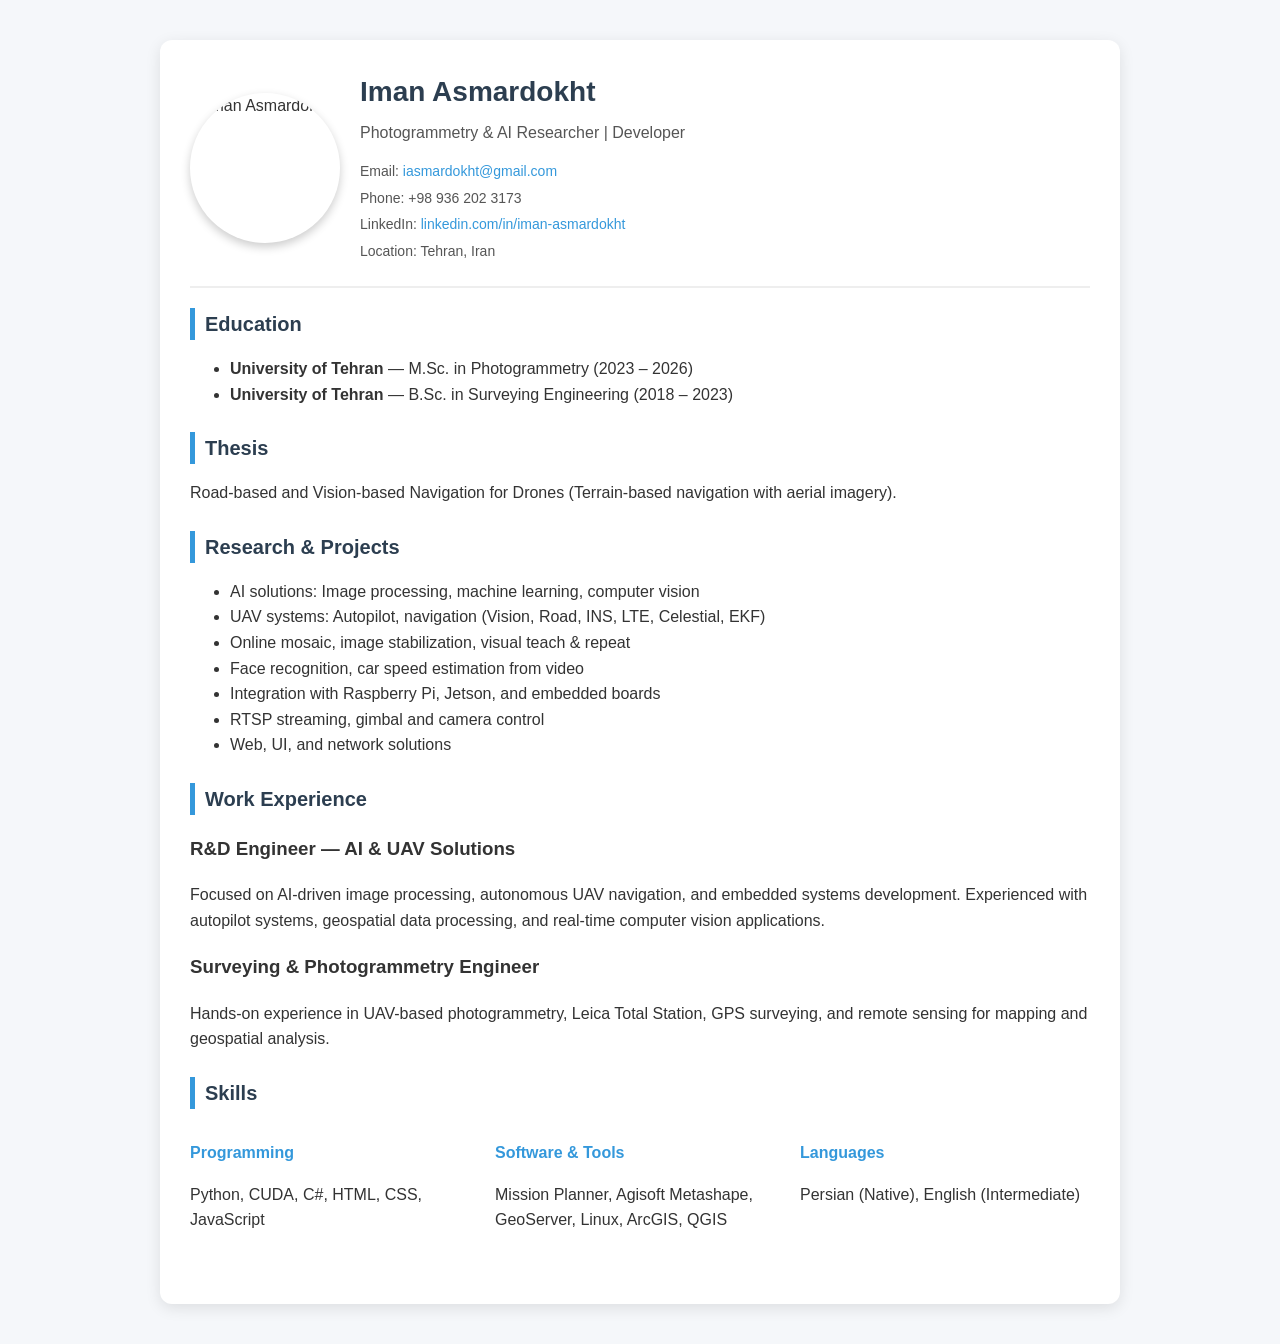
==== index2.html @ 3803764e "New HTML" ====
<!DOCTYPE html>
<html lang="en">
<head>
    <meta charset="UTF-8">
    <meta name="viewport" content="width=device-width, initial-scale=1.0">
    <title>Iman Asmardokht - Resume</title>
    <link rel="stylesheet" href="style.css">
</head>
<body>
    <div class="resume-container">
        <header class="header">
            <img src="photo.jpg" alt="Iman Asmardokht" class="profile-photo">
            <div class="header-text">
                <h1>Iman Asmardokht</h1>
                <p>Photogrammetry & AI Researcher | Developer</p>
                <div class="contact">
                    <p>Email: <a href="mailto:iasmardokht@gmail.com">iasmardokht@gmail.com</a></p>
                    <p>Phone: +98 936 202 3173</p>
                    <p>LinkedIn: <a href="#">linkedin.com/in/iman-asmardokht</a></p>
                    <p>Location: Tehran, Iran</p>
                </div>
            </div>
        </header>

        <section>
            <h2>Education</h2>
            <ul>
                <li><strong>University of Tehran</strong> — M.Sc. in Photogrammetry (2023 – 2026)</li>
                <li><strong>University of Tehran</strong> — B.Sc. in Surveying Engineering (2018 – 2023)</li>
            </ul>
        </section>

        <section>
            <h2>Thesis</h2>
            <p>Road-based and Vision-based Navigation for Drones (Terrain-based navigation with aerial imagery).</p>
        </section>

        <section>
            <h2>Research & Projects</h2>
            <ul>
                <li>AI solutions: Image processing, machine learning, computer vision</li>
                <li>UAV systems: Autopilot, navigation (Vision, Road, INS, LTE, Celestial, EKF)</li>
                <li>Online mosaic, image stabilization, visual teach & repeat</li>
                <li>Face recognition, car speed estimation from video</li>
                <li>Integration with Raspberry Pi, Jetson, and embedded boards</li>
                <li>RTSP streaming, gimbal and camera control</li>
                <li>Web, UI, and network solutions</li>
            </ul>
        </section>

        <section>
            <h2>Work Experience</h2>
            <h3>R&D Engineer — AI & UAV Solutions</h3>
            <p>Focused on AI-driven image processing, autonomous UAV navigation, and embedded systems development. Experienced with autopilot systems, geospatial data processing, and real-time computer vision applications.</p>

            <h3>Surveying & Photogrammetry Engineer</h3>
            <p>Hands-on experience in UAV-based photogrammetry, Leica Total Station, GPS surveying, and remote sensing for mapping and geospatial analysis.</p>
        </section>

        <section>
            <h2>Skills</h2>
            <div class="skills">
                <div>
                    <h4>Programming</h4>
                    <p>Python, CUDA, C#, HTML, CSS, JavaScript</p>
                </div>
                <div>
                    <h4>Software & Tools</h4>
                    <p>Mission Planner, Agisoft Metashape, GeoServer, Linux, ArcGIS, QGIS</p>
                </div>
                <div>
                    <h4>Languages</h4>
                    <p>Persian (Native), English (Intermediate)</p>
                </div>
            </div>
        </section>
    </div>
</body>
</html>
---- style.css ----
body {
    font-family: 'Segoe UI', Tahoma, Geneva, Verdana, sans-serif;
    background: #f5f7fa;
    color: #333;
    margin: 0;
    padding: 0;
    line-height: 1.6;
}

.resume-container {
    max-width: 900px;
    margin: 40px auto;
    background: #fff;
    padding: 30px;
    border-radius: 12px;
    box-shadow: 0px 4px 15px rgba(0,0,0,0.1);
}

.header {
    display: flex;
    align-items: center;
    border-bottom: 2px solid #eee;
    padding-bottom: 20px;
    margin-bottom: 20px;
}

.profile-photo {
    width: 150px;
    height: 150px;
    border-radius: 50%;
    object-fit: cover;
    margin-right: 20px;
    box-shadow: 0px 4px 10px rgba(0,0,0,0.2);
}

.header-text h1 {
    margin: 0;
    font-size: 28px;
    color: #2c3e50;
}

.header-text p {
    margin: 5px 0 15px;
    font-size: 16px;
    color: #555;
}

.contact p {
    margin: 4px 0;
    font-size: 14px;
}

.contact a {
    color: #3498db;
    text-decoration: none;
}

section {
    margin-bottom: 25px;
}

section h2 {
    border-left: 5px solid #3498db;
    padding-left: 10px;
    margin-bottom: 10px;
    font-size: 20px;
    color: #2c3e50;
}

.skills {
    display: grid;
    grid-template-columns: repeat(auto-fit, minmax(220px, 1fr));
    gap: 15px;
}

.skills h4 {
    margin-bottom: 5px;
    color: #3498db;
}
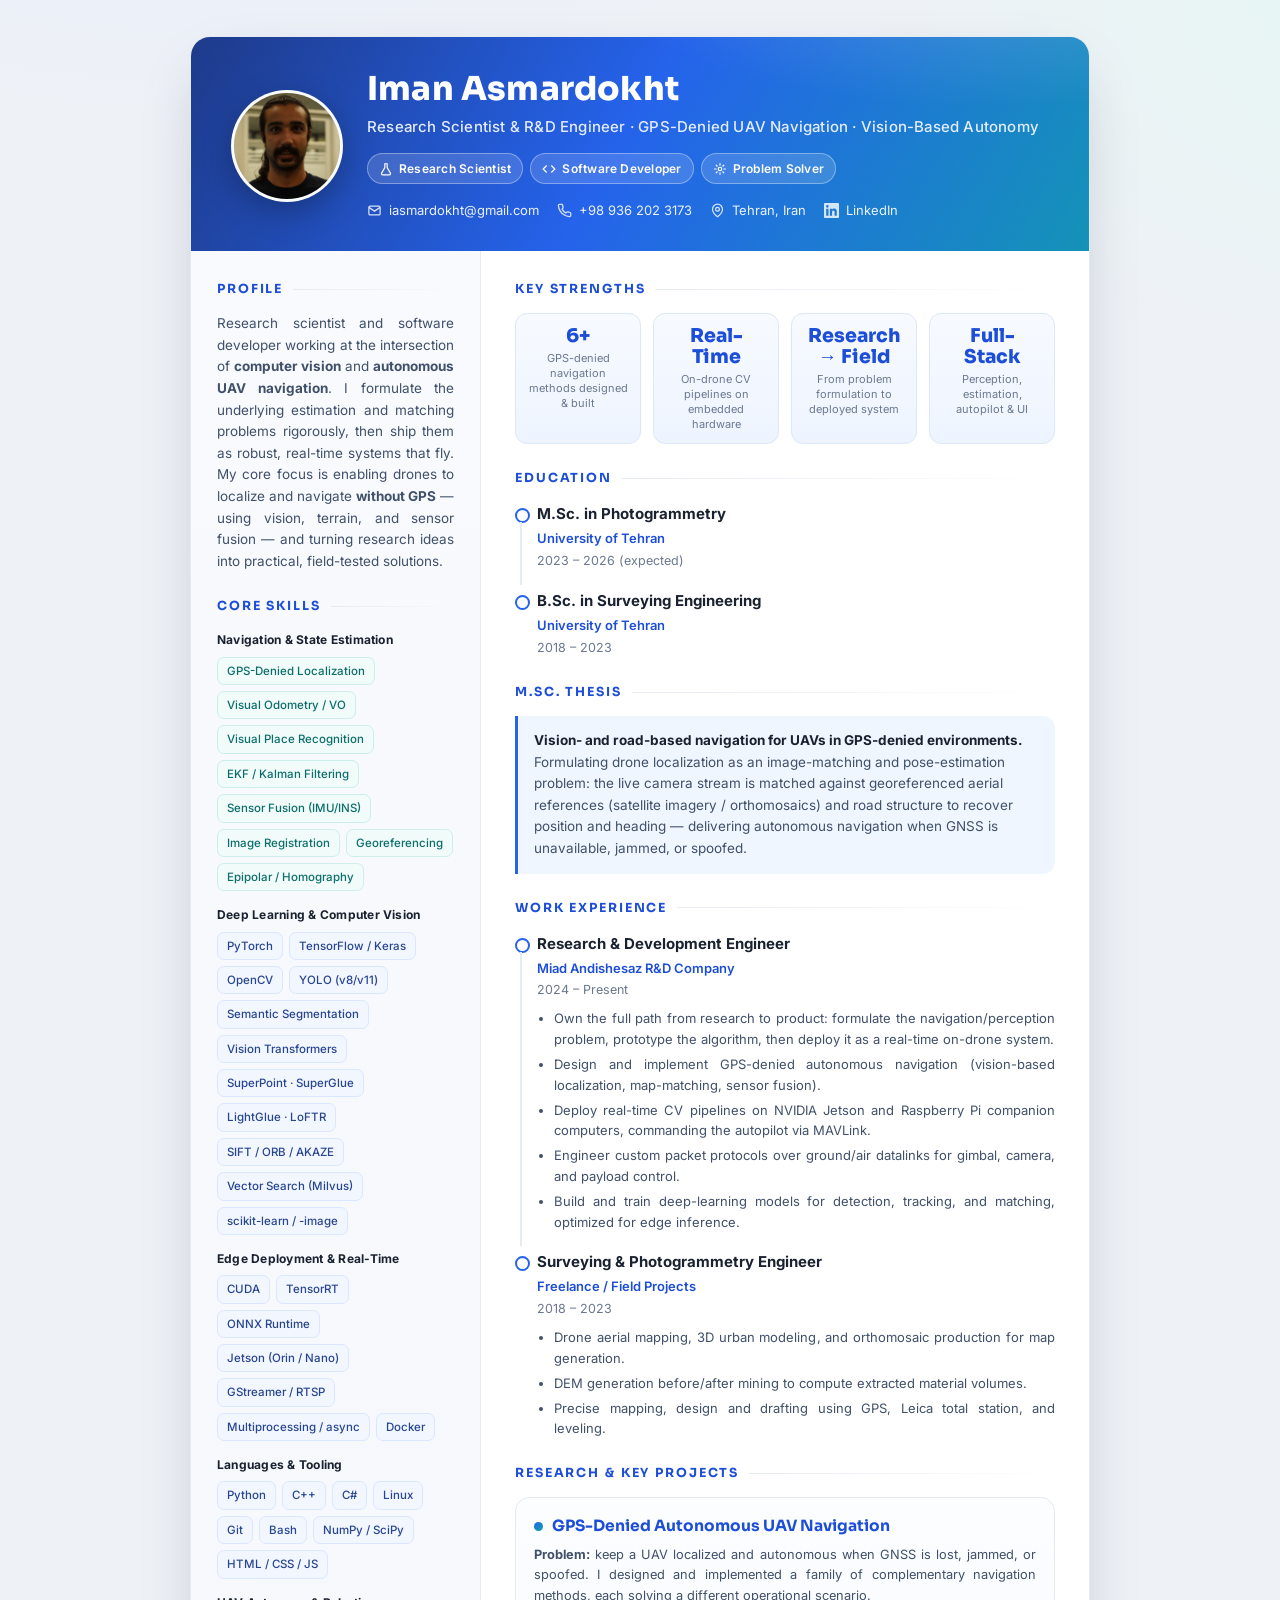
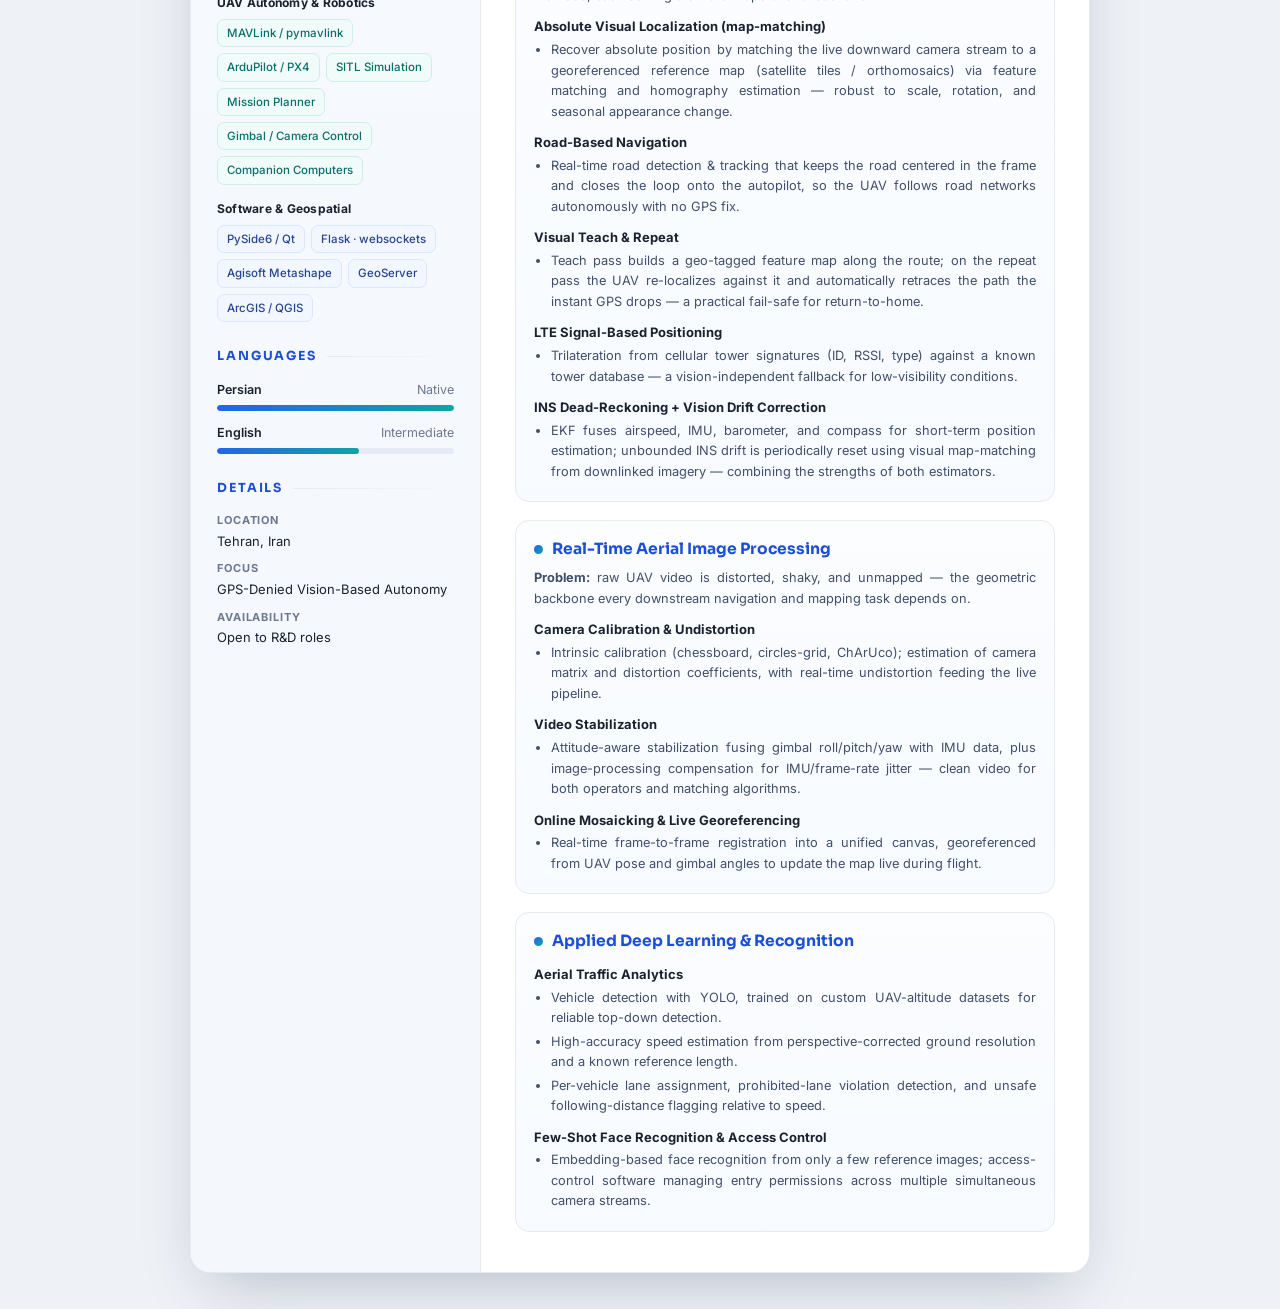
==== commit 4940f66e: "Add files via upload" ====
--- a/index2.html
+++ b/index2.html
@@ -1,79 +1,466 @@
-<!DOCTYPE html>
+<!doctype html>
 <html lang="en">
 <head>
-    <meta charset="UTF-8">
-    <meta name="viewport" content="width=device-width, initial-scale=1.0">
-    <title>Iman Asmardokht - Resume</title>
-    <link rel="stylesheet" href="style.css">
+<meta charset="utf-8">
+<title>Iman Asmardokht — R&D Engineer · Computer Vision · UAV Navigation</title>
+<meta name="description" content="Iman Asmardokht — M.Sc. Photogrammetry. R&D engineer specializing in computer vision, autonomous UAV navigation, and real-time aerial image processing.">
+<meta name="viewport" content="width=device-width,initial-scale=1">
+<link rel="preconnect" href="https://fonts.googleapis.com">
+<link rel="preconnect" href="https://fonts.gstatic.com" crossorigin>
+<link href="https://fonts.googleapis.com/css2?family=Inter:wght@400;500;600;700;800&family=Sora:wght@600;700;800&display=swap" rel="stylesheet">
+<style>
+:root{
+  --bg:#eef1f6;
+  --paper:#ffffff;
+  --ink:#1a2230;
+  --ink-soft:#41506a;
+  --muted:#6b7890;
+  --line:#e6eaf1;
+  --line-soft:#eef1f6;
+  --brand:#2563eb;
+  --brand-2:#0ea5a4;
+  --brand-ink:#1d4ed8;
+  --chip:#f2f6ff;
+  --chip-ink:#274690;
+  --accent-soft:#eff6ff;
+  --shadow:0 24px 60px -20px rgba(20,35,70,.28);
+}
+*{box-sizing:border-box}
+html,body{margin:0}
+body{
+  background:radial-gradient(1200px 700px at 15% -10%, #e7edfb, transparent 60%),
+             radial-gradient(1000px 700px at 110% 0%, #e6f6f4, transparent 55%),
+             var(--bg);
+  color:var(--ink);
+  font-family:"Inter",ui-sans-serif,system-ui,-apple-system,"Segoe UI",Roboto,Arial,sans-serif;
+  font-size:15px;line-height:1.6;
+  -webkit-font-smoothing:antialiased;
+  padding:36px 18px;
+}
+h1,h2,h3,.name{font-family:"Sora","Inter",sans-serif}
+
+/* ---------- Sheet (A4-like) ---------- */
+.sheet{
+  max-width:900px;margin:0 auto;
+  background:var(--paper);
+  border-radius:20px;
+  box-shadow:var(--shadow);
+  overflow:hidden;
+  border:1px solid var(--line);
+}
+
+/* ---------- Header ---------- */
+.header{
+  position:relative;
+  padding:34px 40px 30px;
+  color:#fff;
+  background:
+    radial-gradient(700px 260px at 90% -40%, rgba(255,255,255,.20), transparent 60%),
+    linear-gradient(120deg,#1e3a8a 0%,#2563eb 48%,#0ea5a4 120%);
+  display:grid;
+  grid-template-columns:112px 1fr;
+  gap:24px;
+  align-items:center;
+}
+.avatar{
+  width:112px;height:112px;border-radius:50%;
+  object-fit:cover;
+  border:3px solid rgba(255,255,255,.85);
+  box-shadow:0 10px 30px rgba(0,0,0,.25);
+  background:#dfe7f5;
+}
+.name{font-size:33px;font-weight:800;letter-spacing:.2px;line-height:1.1;margin:0}
+.role{margin-top:8px;font-size:15px;font-weight:500;color:#e4ecff;letter-spacing:.2px}
+.contact{
+  margin-top:16px;display:flex;flex-wrap:wrap;gap:8px 18px;font-size:13px
+}
+.contact a,.contact span{color:#eaf1ff;text-decoration:none;display:inline-flex;align-items:center;gap:7px}
+.contact a:hover{color:#fff;text-decoration:underline}
+.ic{width:15px;height:15px;flex:none;opacity:.9}
+
+/* ---------- Body layout ---------- */
+.body{
+  display:grid;
+  grid-template-columns:290px 1fr;
+}
+.side{
+  padding:28px 26px;
+  background:linear-gradient(180deg,#f8fafd, #f4f7fc);
+  border-right:1px solid var(--line);
+}
+.main{padding:28px 34px}
+
+/* ---------- Section titles ---------- */
+.sec{margin:0 0 12px}
+.sec:not(:first-child){margin-top:24px}
+.sec-title{
+  display:flex;align-items:center;gap:10px;
+  font-size:12.5px;font-weight:700;text-transform:uppercase;letter-spacing:.15em;
+  color:var(--brand-ink);margin:0 0 14px;
+}
+.sec-title::after{content:"";flex:1;height:1px;background:linear-gradient(90deg,var(--line),transparent)}
+.main .sec-title{color:var(--brand-ink)}
+
+/* ---------- Profile ---------- */
+.profile{color:var(--ink-soft);font-size:13.5px;text-align:justify}
+.dual{display:flex;gap:7px;margin-top:14px;flex-wrap:wrap}
+.dual span{
+  display:inline-flex;align-items:center;gap:6px;
+  background:rgba(255,255,255,.14);border:1px solid rgba(255,255,255,.35);
+  color:#fff;padding:5px 11px;border-radius:99px;font-size:12px;font-weight:600;letter-spacing:.02em;
+}
+.dual span svg{width:14px;height:14px}
+
+/* ---------- Highlights ---------- */
+.highlights{display:grid;grid-template-columns:repeat(4,1fr);gap:12px;margin-top:6px}
+.hl{background:linear-gradient(180deg,#f7faff,#eef4ff);border:1px solid #dce7fb;border-radius:12px;padding:12px 12px;text-align:center}
+.hl b{display:block;font-family:"Sora",sans-serif;font-size:19px;font-weight:800;color:var(--brand-ink);line-height:1.1}
+.hl span{display:block;font-size:11px;color:var(--muted);margin-top:4px;line-height:1.35}
+@media (max-width:760px){.highlights{grid-template-columns:repeat(2,1fr)}}
+
+/* ---------- Skills ---------- */
+.skill-group{margin-bottom:14px}
+.skill-group:last-child{margin-bottom:0}
+.skill-label{font-size:12px;font-weight:700;color:var(--ink);margin-bottom:7px;letter-spacing:.02em}
+.chips{display:flex;flex-wrap:wrap;gap:6px}
+.chip{
+  background:var(--chip);color:var(--chip-ink);
+  border:1px solid #dbe6ff;
+  padding:4px 9px;border-radius:7px;font-size:11.5px;font-weight:500;
+}
+.chip.alt{background:#f1fbf9;color:#0b6e6b;border-color:#cdeeeb}
+
+/* ---------- Bars (languages) ---------- */
+.lang{margin-bottom:12px}
+.lang:last-child{margin-bottom:0}
+.lang-top{display:flex;justify-content:space-between;font-size:12.5px;margin-bottom:5px}
+.lang-top b{font-weight:600}
+.lang-top span{color:var(--muted)}
+.bar{height:6px;border-radius:99px;background:#e5ebf5;overflow:hidden}
+.bar>i{display:block;height:100%;border-radius:99px;background:linear-gradient(90deg,var(--brand),var(--brand-2))}
+
+/* ---------- Info list (side) ---------- */
+.info{font-size:13px}
+.info div{margin-bottom:9px}
+.info div:last-child{margin-bottom:0}
+.info b{display:block;font-size:11px;text-transform:uppercase;letter-spacing:.08em;color:var(--muted);font-weight:700;margin-bottom:1px}
+
+/* ---------- Education / timeline ---------- */
+.entry{position:relative;padding-left:22px;margin-bottom:18px}
+.entry:last-child{margin-bottom:0}
+.entry::before{content:"";position:absolute;left:0;top:6px;width:11px;height:11px;border-radius:50%;
+  background:#fff;border:2.5px solid var(--brand)}
+.entry::after{content:"";position:absolute;left:5px;top:20px;bottom:-14px;width:2px;background:var(--line)}
+.entry:last-child::after{display:none}
+.entry-title{font-weight:700;font-size:15px;color:var(--ink)}
+.entry-sub{color:var(--brand-ink);font-weight:600;font-size:13px;margin-top:2px}
+.entry-meta{color:var(--muted);font-size:12.5px;margin-top:2px}
+.entry ul{margin:8px 0 0;padding-left:17px}
+.entry ul li{margin:4px 0;font-size:13px;color:var(--ink-soft);text-align:justify}
+
+/* ---------- Projects ---------- */
+.proj{margin-bottom:18px;padding:16px 18px;border:1px solid var(--line);border-radius:14px;
+  background:linear-gradient(180deg,#fbfdff,#f7faff)}
+.proj:last-child{margin-bottom:0}
+.proj-head{display:flex;align-items:center;gap:9px;margin-bottom:6px}
+.proj-dot{width:9px;height:9px;border-radius:50%;background:linear-gradient(135deg,var(--brand),var(--brand-2));flex:none}
+.proj-title{font-weight:700;font-size:15.5px;color:var(--brand-ink);font-family:"Sora",sans-serif}
+.proj-sub{font-weight:700;font-size:13px;color:var(--ink);margin:10px 0 3px}
+.proj ul{margin:3px 0 0;padding-left:17px}
+.proj ul li{margin:3px 0;font-size:12.8px;color:var(--ink-soft);text-align:justify}
+.thesis{padding:14px 16px;border-left:3px solid var(--brand);background:var(--accent-soft);
+  border-radius:0 12px 12px 0;font-size:13.5px;color:var(--ink-soft)}
+.thesis b{color:var(--ink)}
+
+/* ---------- Print / PDF (A4) ---------- */
+@page{size:A4;margin:12mm}
+@media print{
+  body{background:#fff;padding:0;font-size:11.5px}
+  .sheet{max-width:none;box-shadow:none;border:none;border-radius:0}
+  .header{-webkit-print-color-adjust:exact;print-color-adjust:exact}
+  .proj,.side,.chip,.chip.alt,.thesis,.bar>i,.header{-webkit-print-color-adjust:exact;print-color-adjust:exact}
+  .proj{break-inside:avoid}
+  .entry{break-inside:avoid}
+  .sec-title{break-after:avoid}
+  a{color:inherit;text-decoration:none}
+}
+@media (max-width:760px){
+  .header{grid-template-columns:1fr;text-align:center;justify-items:center}
+  .contact{justify-content:center}
+  .body{grid-template-columns:1fr}
+  .side{border-right:none;border-bottom:1px solid var(--line)}
+}
+</style>
 </head>
 <body>
-    <div class="resume-container">
-        <header class="header">
-            <img src="photo.jpg" alt="Iman Asmardokht" class="profile-photo">
-            <div class="header-text">
-                <h1>Iman Asmardokht</h1>
-                <p>Photogrammetry & AI Researcher | Developer</p>
-                <div class="contact">
-                    <p>Email: <a href="mailto:iasmardokht@gmail.com">iasmardokht@gmail.com</a></p>
-                    <p>Phone: +98 936 202 3173</p>
-                    <p>LinkedIn: <a href="#">linkedin.com/in/iman-asmardokht</a></p>
-                    <p>Location: Tehran, Iran</p>
-                </div>
-            </div>
-        </header>
-
-        <section>
-            <h2>Education</h2>
-            <ul>
-                <li><strong>University of Tehran</strong> — M.Sc. in Photogrammetry (2023 – 2026)</li>
-                <li><strong>University of Tehran</strong> — B.Sc. in Surveying Engineering (2018 – 2023)</li>
-            </ul>
-        </section>
-
-        <section>
-            <h2>Thesis</h2>
-            <p>Road-based and Vision-based Navigation for Drones (Terrain-based navigation with aerial imagery).</p>
-        </section>
-
-        <section>
-            <h2>Research & Projects</h2>
-            <ul>
-                <li>AI solutions: Image processing, machine learning, computer vision</li>
-                <li>UAV systems: Autopilot, navigation (Vision, Road, INS, LTE, Celestial, EKF)</li>
-                <li>Online mosaic, image stabilization, visual teach & repeat</li>
-                <li>Face recognition, car speed estimation from video</li>
-                <li>Integration with Raspberry Pi, Jetson, and embedded boards</li>
-                <li>RTSP streaming, gimbal and camera control</li>
-                <li>Web, UI, and network solutions</li>
-            </ul>
-        </section>
-
-        <section>
-            <h2>Work Experience</h2>
-            <h3>R&D Engineer — AI & UAV Solutions</h3>
-            <p>Focused on AI-driven image processing, autonomous UAV navigation, and embedded systems development. Experienced with autopilot systems, geospatial data processing, and real-time computer vision applications.</p>
-
-            <h3>Surveying & Photogrammetry Engineer</h3>
-            <p>Hands-on experience in UAV-based photogrammetry, Leica Total Station, GPS surveying, and remote sensing for mapping and geospatial analysis.</p>
-        </section>
-
-        <section>
-            <h2>Skills</h2>
-            <div class="skills">
-                <div>
-                    <h4>Programming</h4>
-                    <p>Python, CUDA, C#, HTML, CSS, JavaScript</p>
-                </div>
-                <div>
-                    <h4>Software & Tools</h4>
-                    <p>Mission Planner, Agisoft Metashape, GeoServer, Linux, ArcGIS, QGIS</p>
-                </div>
-                <div>
-                    <h4>Languages</h4>
-                    <p>Persian (Native), English (Intermediate)</p>
-                </div>
-            </div>
-        </section>
+  <div class="sheet">
+    <!-- ================= HEADER ================= -->
+    <header class="header">
+      <img class="avatar" src="Photo.jpg" alt="Iman Asmardokht">
+      <div>
+        <h1 class="name">Iman Asmardokht</h1>
+        <div class="role">Research Scientist &amp; R&amp;D Engineer · GPS-Denied UAV Navigation · Vision-Based Autonomy</div>
+        <div class="dual">
+          <span><svg viewBox="0 0 24 24" fill="none" stroke="currentColor" stroke-width="2"><path d="M9 3h6M10 3v6.5L4.5 19a2 2 0 0 0 1.8 3h11.4a2 2 0 0 0 1.8-3L14 9.5V3"/></svg>Research Scientist</span>
+          <span><svg viewBox="0 0 24 24" fill="none" stroke="currentColor" stroke-width="2"><path d="m8 6-6 6 6 6M16 6l6 6-6 6"/></svg>Software Developer</span>
+          <span><svg viewBox="0 0 24 24" fill="none" stroke="currentColor" stroke-width="2"><path d="M12 2v4M12 18v4M4.9 4.9l2.8 2.8M16.3 16.3l2.8 2.8M2 12h4M18 12h4M4.9 19.1l2.8-2.8M16.3 7.7l2.8-2.8"/><circle cx="12" cy="12" r="3"/></svg>Problem Solver</span>
+        </div>
+        <div class="contact">
+          <a href="mailto:iasmardokht@gmail.com">
+            <svg class="ic" viewBox="0 0 24 24" fill="none" stroke="currentColor" stroke-width="2"><rect x="3" y="5" width="18" height="14" rx="2"/><path d="m3 7 9 6 9-6"/></svg>
+            iasmardokht@gmail.com</a>
+          <a href="tel:+989362023173">
+            <svg class="ic" viewBox="0 0 24 24" fill="none" stroke="currentColor" stroke-width="2"><path d="M22 16.9v3a2 2 0 0 1-2.2 2 19.8 19.8 0 0 1-8.6-3 19.5 19.5 0 0 1-6-6 19.8 19.8 0 0 1-3-8.7A2 2 0 0 1 4.1 2h3a2 2 0 0 1 2 1.7c.1.9.3 1.8.6 2.6a2 2 0 0 1-.5 2.1L8.1 9.8a16 16 0 0 0 6 6l1.4-1.1a2 2 0 0 1 2.1-.5c.8.3 1.7.5 2.6.6a2 2 0 0 1 1.8 2Z"/></svg>
+            +98 936 202 3173</a>
+          <span>
+            <svg class="ic" viewBox="0 0 24 24" fill="none" stroke="currentColor" stroke-width="2"><path d="M20 10c0 6-8 12-8 12s-8-6-8-12a8 8 0 0 1 16 0Z"/><circle cx="12" cy="10" r="3"/></svg>
+            Tehran, Iran</span>
+          <a href="https://www.linkedin.com/in/iman-asmardokht" target="_blank" rel="noopener">
+            <svg class="ic" viewBox="0 0 24 24" fill="currentColor"><path d="M20.45 20.45h-3.55v-5.57c0-1.33-.02-3.04-1.85-3.04-1.85 0-2.13 1.44-2.13 2.94v5.67H9.36V9h3.41v1.56h.05c.47-.9 1.63-1.85 3.36-1.85 3.6 0 4.27 2.37 4.27 5.45v6.29ZM5.34 7.43a2.06 2.06 0 1 1 0-4.12 2.06 2.06 0 0 1 0 4.12ZM7.12 20.45H3.56V9h3.56v11.45ZM22.22 0H1.77C.8 0 0 .78 0 1.75v20.5C0 23.22.8 24 1.77 24h20.45c.98 0 1.78-.78 1.78-1.75V1.75C24 .78 23.2 0 22.22 0Z"/></svg>
+            LinkedIn</a>
+        </div>
+      </div>
+    </header>
+
+    <div class="body">
+      <!-- ================= SIDEBAR ================= -->
+      <aside class="side">
+        <section class="sec">
+          <h2 class="sec-title">Profile</h2>
+          <p class="profile">Research scientist and software developer working at the intersection of <b>computer vision</b> and <b>autonomous UAV navigation</b>. I formulate the underlying estimation and matching problems rigorously, then ship them as robust, real-time systems that fly. My core focus is enabling drones to localize and navigate <b>without GPS</b> — using vision, terrain, and sensor fusion — and turning research ideas into practical, field-tested solutions.</p>
+        </section>
+
+        <section class="sec">
+          <h2 class="sec-title">Core Skills</h2>
+
+          <div class="skill-group">
+            <div class="skill-label">Navigation &amp; State Estimation</div>
+            <div class="chips">
+              <span class="chip alt">GPS-Denied Localization</span>
+              <span class="chip alt">Visual Odometry / VO</span>
+              <span class="chip alt">Visual Place Recognition</span>
+              <span class="chip alt">EKF / Kalman Filtering</span>
+              <span class="chip alt">Sensor Fusion (IMU/INS)</span>
+              <span class="chip alt">Image Registration</span>
+              <span class="chip alt">Georeferencing</span>
+              <span class="chip alt">Epipolar / Homography</span>
+            </div>
+          </div>
+
+          <div class="skill-group">
+            <div class="skill-label">Deep Learning &amp; Computer Vision</div>
+            <div class="chips">
+              <span class="chip">PyTorch</span>
+              <span class="chip">TensorFlow / Keras</span>
+              <span class="chip">OpenCV</span>
+              <span class="chip">YOLO (v8/v11)</span>
+              <span class="chip">Semantic Segmentation</span>
+              <span class="chip">Vision Transformers</span>
+              <span class="chip">SuperPoint · SuperGlue</span>
+              <span class="chip">LightGlue · LoFTR</span>
+              <span class="chip">SIFT / ORB / AKAZE</span>
+              <span class="chip">Vector Search (Milvus)</span>
+              <span class="chip">scikit-learn / -image</span>
+            </div>
+          </div>
+
+          <div class="skill-group">
+            <div class="skill-label">Edge Deployment &amp; Real-Time</div>
+            <div class="chips">
+              <span class="chip">CUDA</span>
+              <span class="chip">TensorRT</span>
+              <span class="chip">ONNX Runtime</span>
+              <span class="chip">Jetson (Orin / Nano)</span>
+              <span class="chip">GStreamer / RTSP</span>
+              <span class="chip">Multiprocessing / async</span>
+              <span class="chip">Docker</span>
+            </div>
+          </div>
+
+          <div class="skill-group">
+            <div class="skill-label">Languages &amp; Tooling</div>
+            <div class="chips">
+              <span class="chip">Python</span>
+              <span class="chip">C++</span>
+              <span class="chip">C#</span>
+              <span class="chip">Linux</span>
+              <span class="chip">Git</span>
+              <span class="chip">Bash</span>
+              <span class="chip">NumPy / SciPy</span>
+              <span class="chip">HTML / CSS / JS</span>
+            </div>
+          </div>
+
+          <div class="skill-group">
+            <div class="skill-label">UAV Autonomy &amp; Robotics</div>
+            <div class="chips">
+              <span class="chip alt">MAVLink / pymavlink</span>
+              <span class="chip alt">ArduPilot / PX4</span>
+              <span class="chip alt">SITL Simulation</span>
+              <span class="chip alt">Mission Planner</span>
+              <span class="chip alt">Gimbal / Camera Control</span>
+              <span class="chip alt">Companion Computers</span>
+            </div>
+          </div>
+
+          <div class="skill-group">
+            <div class="skill-label">Software &amp; Geospatial</div>
+            <div class="chips">
+              <span class="chip">PySide6 / Qt</span>
+              <span class="chip">Flask · websockets</span>
+              <span class="chip">Agisoft Metashape</span>
+              <span class="chip">GeoServer</span>
+              <span class="chip">ArcGIS / QGIS</span>
+            </div>
+          </div>
+        </section>
+
+        <section class="sec">
+          <h2 class="sec-title">Languages</h2>
+          <div class="lang">
+            <div class="lang-top"><b>Persian</b><span>Native</span></div>
+            <div class="bar"><i style="width:100%"></i></div>
+          </div>
+          <div class="lang">
+            <div class="lang-top"><b>English</b><span>Intermediate</span></div>
+            <div class="bar"><i style="width:60%"></i></div>
+          </div>
+        </section>
+
+        <section class="sec">
+          <h2 class="sec-title">Details</h2>
+          <div class="info">
+            <div><b>Location</b>Tehran, Iran</div>
+            <div><b>Focus</b>GPS-Denied Vision-Based Autonomy</div>
+            <div><b>Availability</b>Open to R&amp;D roles</div>
+          </div>
+        </section>
+      </aside>
+
+      <!-- ================= MAIN ================= -->
+      <main class="main">
+        <section class="sec">
+          <h2 class="sec-title">Key Strengths</h2>
+          <div class="highlights">
+            <div class="hl"><b>6+</b><span>GPS-denied navigation methods designed &amp; built</span></div>
+            <div class="hl"><b>Real-Time</b><span>On-drone CV pipelines on embedded hardware</span></div>
+            <div class="hl"><b>Research → Field</b><span>From problem formulation to deployed system</span></div>
+            <div class="hl"><b>Full-Stack</b><span>Perception, estimation, autopilot &amp; UI</span></div>
+          </div>
+        </section>
+
+        <section class="sec">
+          <h2 class="sec-title">Education</h2>
+          <div class="entry">
+            <div class="entry-title">M.Sc. in Photogrammetry</div>
+            <div class="entry-sub">University of Tehran</div>
+            <div class="entry-meta">2023 – 2026 (expected)</div>
+          </div>
+          <div class="entry">
+            <div class="entry-title">B.Sc. in Surveying Engineering</div>
+            <div class="entry-sub">University of Tehran</div>
+            <div class="entry-meta">2018 – 2023</div>
+          </div>
+        </section>
+
+        <section class="sec">
+          <h2 class="sec-title">M.Sc. Thesis</h2>
+          <div class="thesis">
+            <b>Vision- and road-based navigation for UAVs in GPS-denied environments.</b>
+            Formulating drone localization as an image-matching and pose-estimation problem: the live camera stream is matched against georeferenced aerial references (satellite imagery / orthomosaics) and road structure to recover position and heading — delivering autonomous navigation when GNSS is unavailable, jammed, or spoofed.
+          </div>
+        </section>
+
+        <section class="sec">
+          <h2 class="sec-title">Work Experience</h2>
+          <div class="entry">
+            <div class="entry-title">Research &amp; Development Engineer</div>
+            <div class="entry-sub">Miad Andishesaz R&amp;D Company</div>
+            <div class="entry-meta">2024 – Present</div>
+            <ul>
+              <li>Own the full path from research to product: formulate the navigation/perception problem, prototype the algorithm, then deploy it as a real-time on-drone system.</li>
+              <li>Design and implement GPS-denied autonomous navigation (vision-based localization, map-matching, sensor fusion).</li>
+              <li>Deploy real-time CV pipelines on NVIDIA Jetson and Raspberry Pi companion computers, commanding the autopilot via MAVLink.</li>
+              <li>Engineer custom packet protocols over ground/air datalinks for gimbal, camera, and payload control.</li>
+              <li>Build and train deep-learning models for detection, tracking, and matching, optimized for edge inference.</li>
+            </ul>
+          </div>
+          <div class="entry">
+            <div class="entry-title">Surveying &amp; Photogrammetry Engineer</div>
+            <div class="entry-sub">Freelance / Field Projects</div>
+            <div class="entry-meta">2018 – 2023</div>
+            <ul>
+              <li>Drone aerial mapping, 3D urban modeling, and orthomosaic production for map generation.</li>
+              <li>DEM generation before/after mining to compute extracted material volumes.</li>
+              <li>Precise mapping, design and drafting using GPS, Leica total station, and leveling.</li>
+            </ul>
+          </div>
+        </section>
+
+        <section class="sec">
+          <h2 class="sec-title">Research &amp; Key Projects</h2>
+
+          <!-- Project 1 -->
+          <div class="proj">
+            <div class="proj-head"><span class="proj-dot"></span><span class="proj-title">GPS-Denied Autonomous UAV Navigation</span></div>
+            <p style="font-size:12.8px;color:var(--ink-soft);margin:0 0 4px;text-align:justify"><b>Problem:</b> keep a UAV localized and autonomous when GNSS is lost, jammed, or spoofed. I designed and implemented a family of complementary navigation methods, each solving a different operational scenario.</p>
+            <div class="proj-sub">Absolute Visual Localization (map-matching)</div>
+            <ul>
+              <li>Recover absolute position by matching the live downward camera stream to a georeferenced reference map (satellite tiles / orthomosaics) via feature matching and homography estimation — robust to scale, rotation, and seasonal appearance change.</li>
+            </ul>
+            <div class="proj-sub">Road-Based Navigation</div>
+            <ul>
+              <li>Real-time road detection &amp; tracking that keeps the road centered in the frame and closes the loop onto the autopilot, so the UAV follows road networks autonomously with no GPS fix.</li>
+            </ul>
+            <div class="proj-sub">Visual Teach &amp; Repeat</div>
+            <ul>
+              <li>Teach pass builds a geo-tagged feature map along the route; on the repeat pass the UAV re-localizes against it and automatically retraces the path the instant GPS drops — a practical fail-safe for return-to-home.</li>
+            </ul>
+            <div class="proj-sub">LTE Signal-Based Positioning</div>
+            <ul>
+              <li>Trilateration from cellular tower signatures (ID, RSSI, type) against a known tower database — a vision-independent fallback for low-visibility conditions.</li>
+            </ul>
+            <div class="proj-sub">INS Dead-Reckoning + Vision Drift Correction</div>
+            <ul>
+              <li>EKF fuses airspeed, IMU, barometer, and compass for short-term position estimation; unbounded INS drift is periodically reset using visual map-matching from downlinked imagery — combining the strengths of both estimators.</li>
+            </ul>
+          </div>
+
+          <!-- Project 2 -->
+          <div class="proj">
+            <div class="proj-head"><span class="proj-dot"></span><span class="proj-title">Real-Time Aerial Image Processing</span></div>
+            <p style="font-size:12.8px;color:var(--ink-soft);margin:0 0 4px;text-align:justify"><b>Problem:</b> raw UAV video is distorted, shaky, and unmapped — the geometric backbone every downstream navigation and mapping task depends on.</p>
+            <div class="proj-sub">Camera Calibration &amp; Undistortion</div>
+            <ul>
+              <li>Intrinsic calibration (chessboard, circles-grid, ChArUco); estimation of camera matrix and distortion coefficients, with real-time undistortion feeding the live pipeline.</li>
+            </ul>
+            <div class="proj-sub">Video Stabilization</div>
+            <ul>
+              <li>Attitude-aware stabilization fusing gimbal roll/pitch/yaw with IMU data, plus image-processing compensation for IMU/frame-rate jitter — clean video for both operators and matching algorithms.</li>
+            </ul>
+            <div class="proj-sub">Online Mosaicking &amp; Live Georeferencing</div>
+            <ul>
+              <li>Real-time frame-to-frame registration into a unified canvas, georeferenced from UAV pose and gimbal angles to update the map live during flight.</li>
+            </ul>
+          </div>
+
+          <!-- Project 3 -->
+          <div class="proj">
+            <div class="proj-head"><span class="proj-dot"></span><span class="proj-title">Applied Deep Learning &amp; Recognition</span></div>
+            <div class="proj-sub">Aerial Traffic Analytics</div>
+            <ul>
+              <li>Vehicle detection with YOLO, trained on custom UAV-altitude datasets for reliable top-down detection.</li>
+              <li>High-accuracy speed estimation from perspective-corrected ground resolution and a known reference length.</li>
+              <li>Per-vehicle lane assignment, prohibited-lane violation detection, and unsafe following-distance flagging relative to speed.</li>
+            </ul>
+            <div class="proj-sub">Few-Shot Face Recognition &amp; Access Control</div>
+            <ul>
+              <li>Embedding-based face recognition from only a few reference images; access-control software managing entry permissions across multiple simultaneous camera streams.</li>
+            </ul>
+          </div>
+        </section>
+      </main>
     </div>
+  </div>
 </body>
 </html>
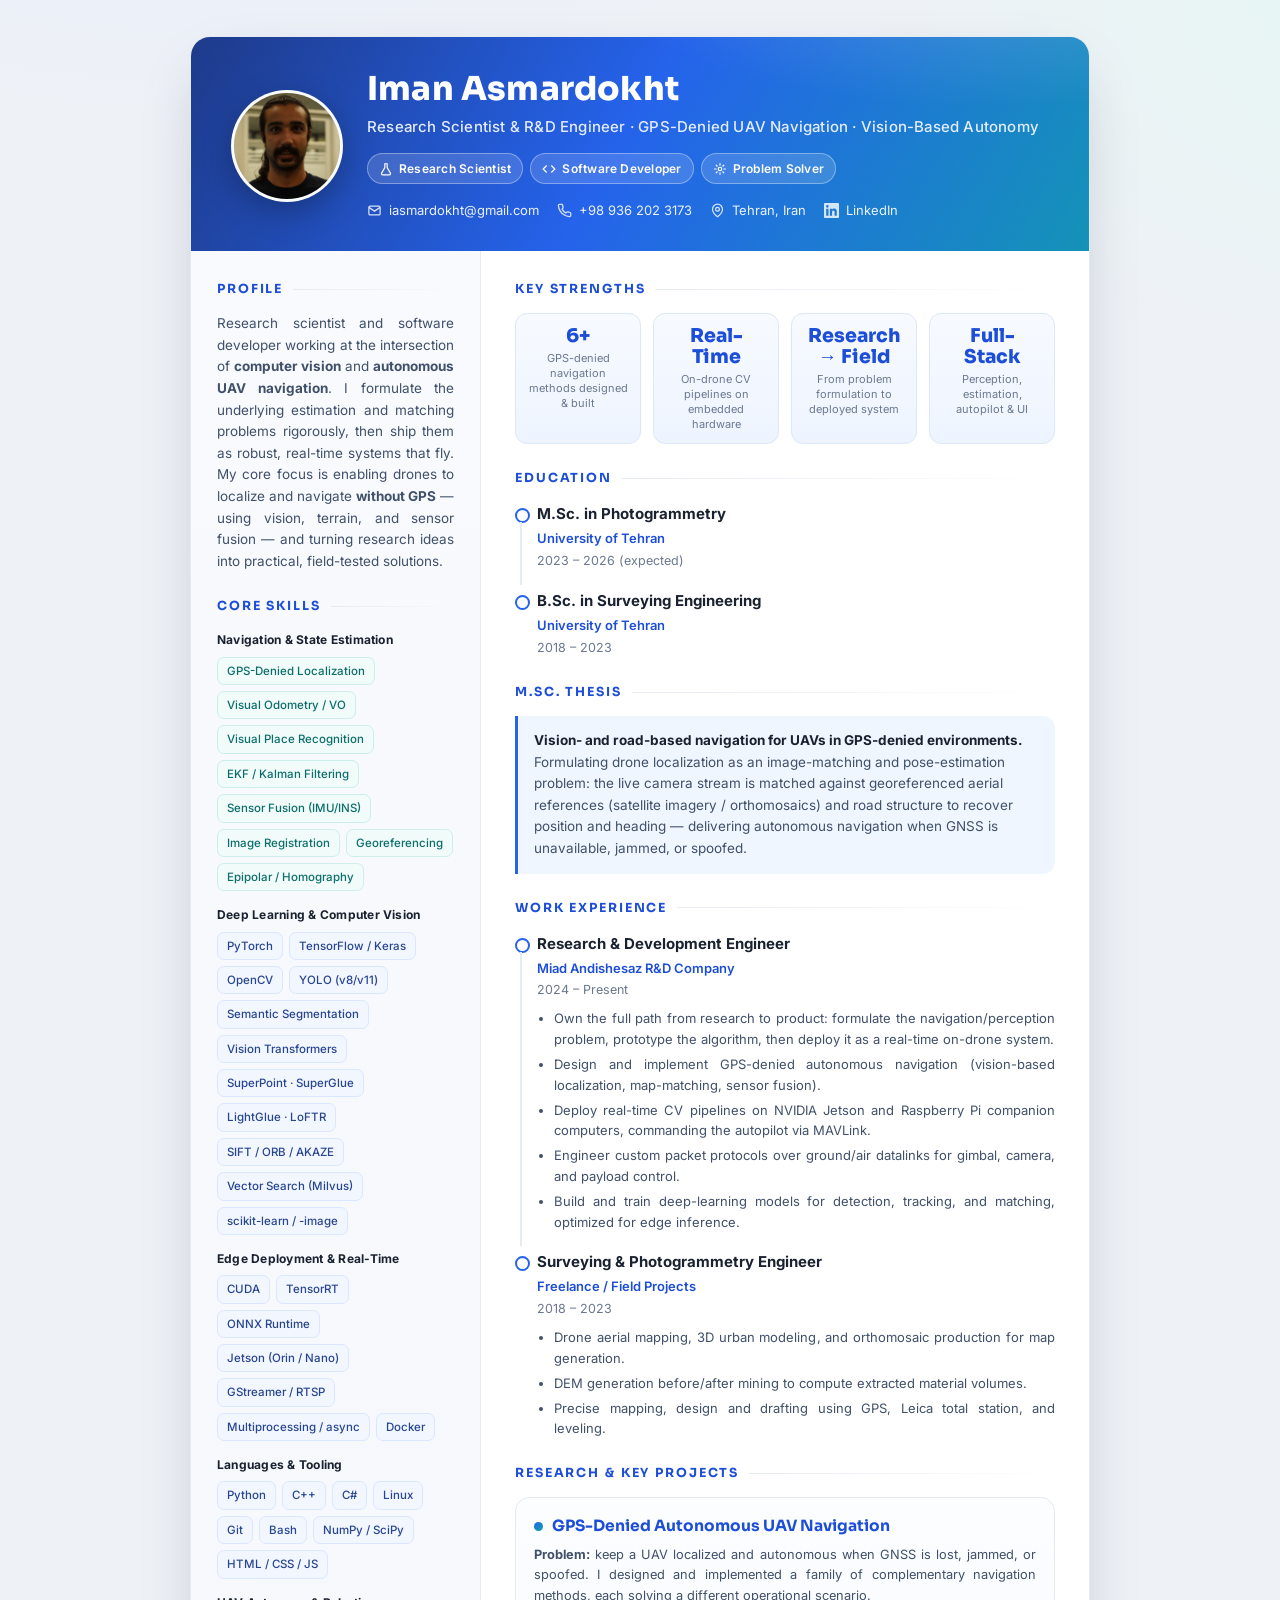
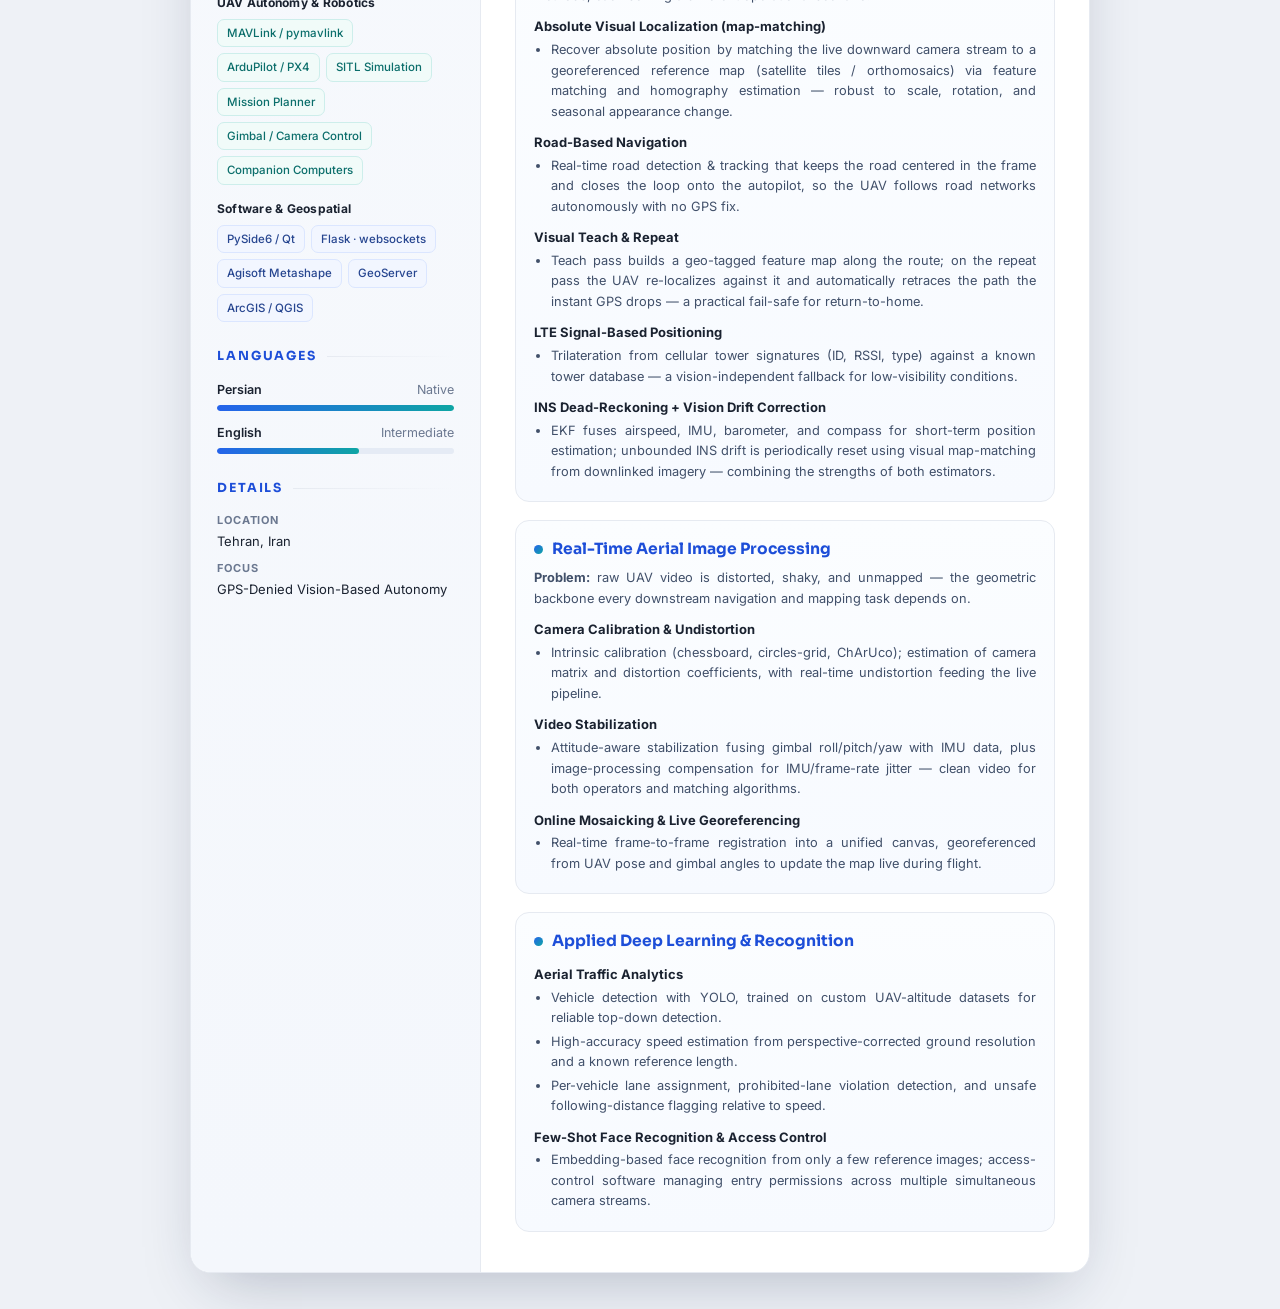
==== commit 6a4cf3bc: "Add files via upload" ====
--- a/index2.html
+++ b/index2.html
@@ -332,7 +332,7 @@
           <div class="info">
             <div><b>Location</b>Tehran, Iran</div>
             <div><b>Focus</b>GPS-Denied Vision-Based Autonomy</div>
-            <div><b>Availability</b>Open to R&amp;D roles</div>
+
           </div>
         </section>
       </aside>
